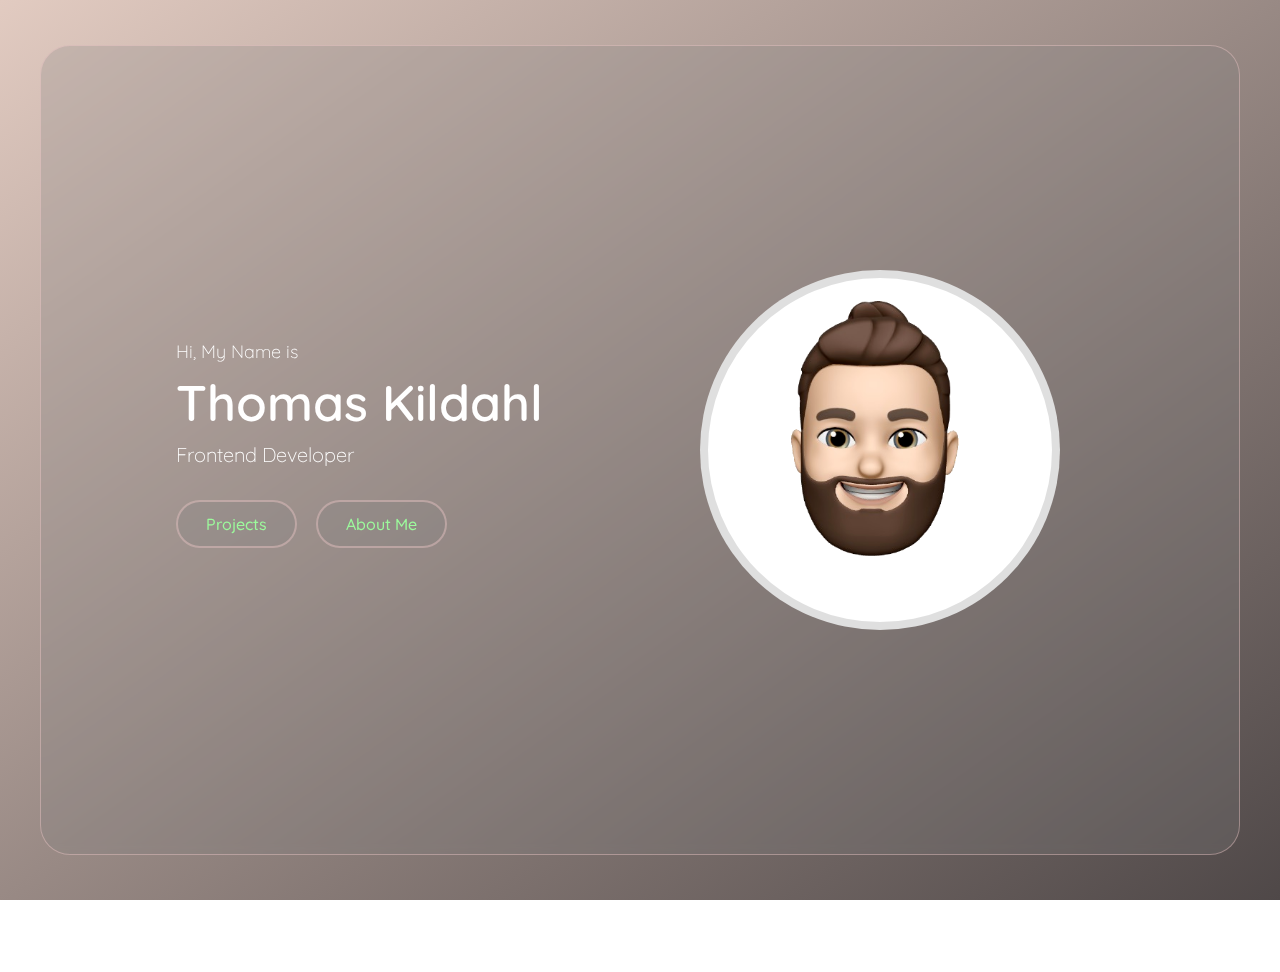
==== index.html @ a713e973 "added media, css folder with content, added homepage, added js folder" ====
<!DOCTYPE html>
<html lang="en">
<head>
    <meta charset="UTF-8">
    <meta http-equiv="X-UA-Compatible" content="IE=edge">
    <meta name="viewport" content="width=device-width, initial-scale=1.0">
    <link rel="stylesheet" href="/css/style.css">
    <title>Portfolio</title>
</head>
<body>

    <!-------homepage section----->
<div class="main">

  




    <!-------homepage section----->
        <section class="frontpage-section align-items-center">
            <div class="container">
                <div class="row align-items-center">
                    <div class="frontpage-text">
                        <p>Hi, My Name is</p>
                        <h1>Thomas Kildahl</h1>
                        <h2>Frontend developer</h2>
                        <a href="portofolio.html" class="btn">Projects</a>
                        <a href="about.html" class="btn">About Me</a>
                        
    
                    </div>
                    <div class="frontpage-img">
                      <div class="img-box">
                        <img src="media/imageProfile.png" alt="profile-img">
                      </div>
                    </div>
                 </div>
                
              </div>
              
          </section>
    
          <br>
          <br>
          <br>
    
</body>
</html>
---- css/style.css ----
/*Fonts*/
@import url('https://fonts.googleapis.com/css2?family=Quicksand:wght@400;500;600;700&display=swap');

/* Var*/
:root{
    --background-color:rgb(226, 203, 193);
    --dark-color:rgb(79, 72, 72);
    --green-color:rgb(156, 250, 156);
    --white-color:rgb(255, 255, 255);
    --purple-color:rgb(177, 158, 221);
    --backdrop-filter: blur(5px);
    --box-40: rgba(249, 207, 207, 0.4);
    --box-25: rgba(128, 127, 127, 0.25);


}


/*Global*/

*{
    box-sizing: border-box;
    padding: 0;
    margin: 0;
    outline: none;
}

::before,
::after{
    box-sizing: border-box;
}

body{
    min-height: 100vh;;
    background-image: linear-gradient(to bottom right, var(--background-color), var(--dark-color));
    background-attachment: fixed;
    font-size: 16px;
    font-family: 'Quicksand', sans-serif;
    font-weight: 300;
    color: var(--white-color);
    line-height: 1.5;
    overflow-x: hidden;
    -webkit-tap-highlight-color: transparent;
    padding: 5vh 15px;
}


a{
    text-decoration: none;
}

h1,h2{
    font-weight: 600;
}

h3,h4,h5,h6{
    font-weight: 500;
}

img{
    max-width: 100%;
    vertical-align: middle;
}

ul{
    list-style: none;
}

section{
    background-color: var(--box-25);
    border: 1px solid var(--box-40);
    min-height: 90vh;
    border-radius: 30px;
    backdrop-filter: var(--backdrop-filter);
}

.main{
    max-width: 1200px;
    margin: auto;
}

.container{
    padding: 0 40px;
    width: 100%;

}

.row{
    display: flex;
    flex-wrap: wrap;
}

.align-items-center{
    align-items: center;
}


.padding{
    padding: 80px 0;
}

/*section title*/

.section-title{
    padding: 0 15px;
    width: 100%;
    text-align: center;
    margin-bottom: 40px;
}

.section-title h2{
    font-size: 40px;
    text-transform: capitalize;

}

/*Buttons*/

.btn{
    line-height: 1.5;
    background-color: var(--box-25);
    border: 2px solid var(--box-40);
    padding: 10px 28px;
    display: inline-block;
    border-radius: 30px;
    color: var(--green-color);
    font-weight: 500;
    text-transform: capitalize;
    font-family: inherit;
    font-size: 16px;
    cursor: pointer;
    user-select: none;
    position: relative;
    overflow: hidden;
    vertical-align: middle;
    transition: color 0.3s ease;
}

.btn::before{
    content:'';
    position: absolute;
    left: 0;
    top: 0;
    height: 100%;
    width: 0%;
    background-color: var(--green-color);
    z-index: -1;
    transition: width 0.3s ease;

}

.btn:hover::before{
    width: 100%;

}

.btn:hover{
    color: var(--white-color);
}

/*home*/

.frontpage-section{
    display: flex;
    padding: 80px;
}


.frontpage-text,
.frontpage-img{
    width: 50%;
    padding: 15px;
}

.frontpage-text p{
    font-size: 18px;

}

.frontpage-text h1{
    font-size: 50px;
    text-transform: capitalize;

}

.frontpage-text h2{

    font-size: 20px;
    text-transform: capitalize;
    font-weight: 300;
    margin: 0 0 30px;
    
}

.frontpage-text .btn{
    margin: 0 15px 15px 0;
}
.frontpage-img .img-box{
    max-width: 360px;
    background-color: var(--white-color);
    border-radius: 50%;
    border: 8px solid var(--box-25);
    margin: auto;

}

.frontpage-img .img-box img{
    width: 100%;
    border-radius: 50%;
   
    
}
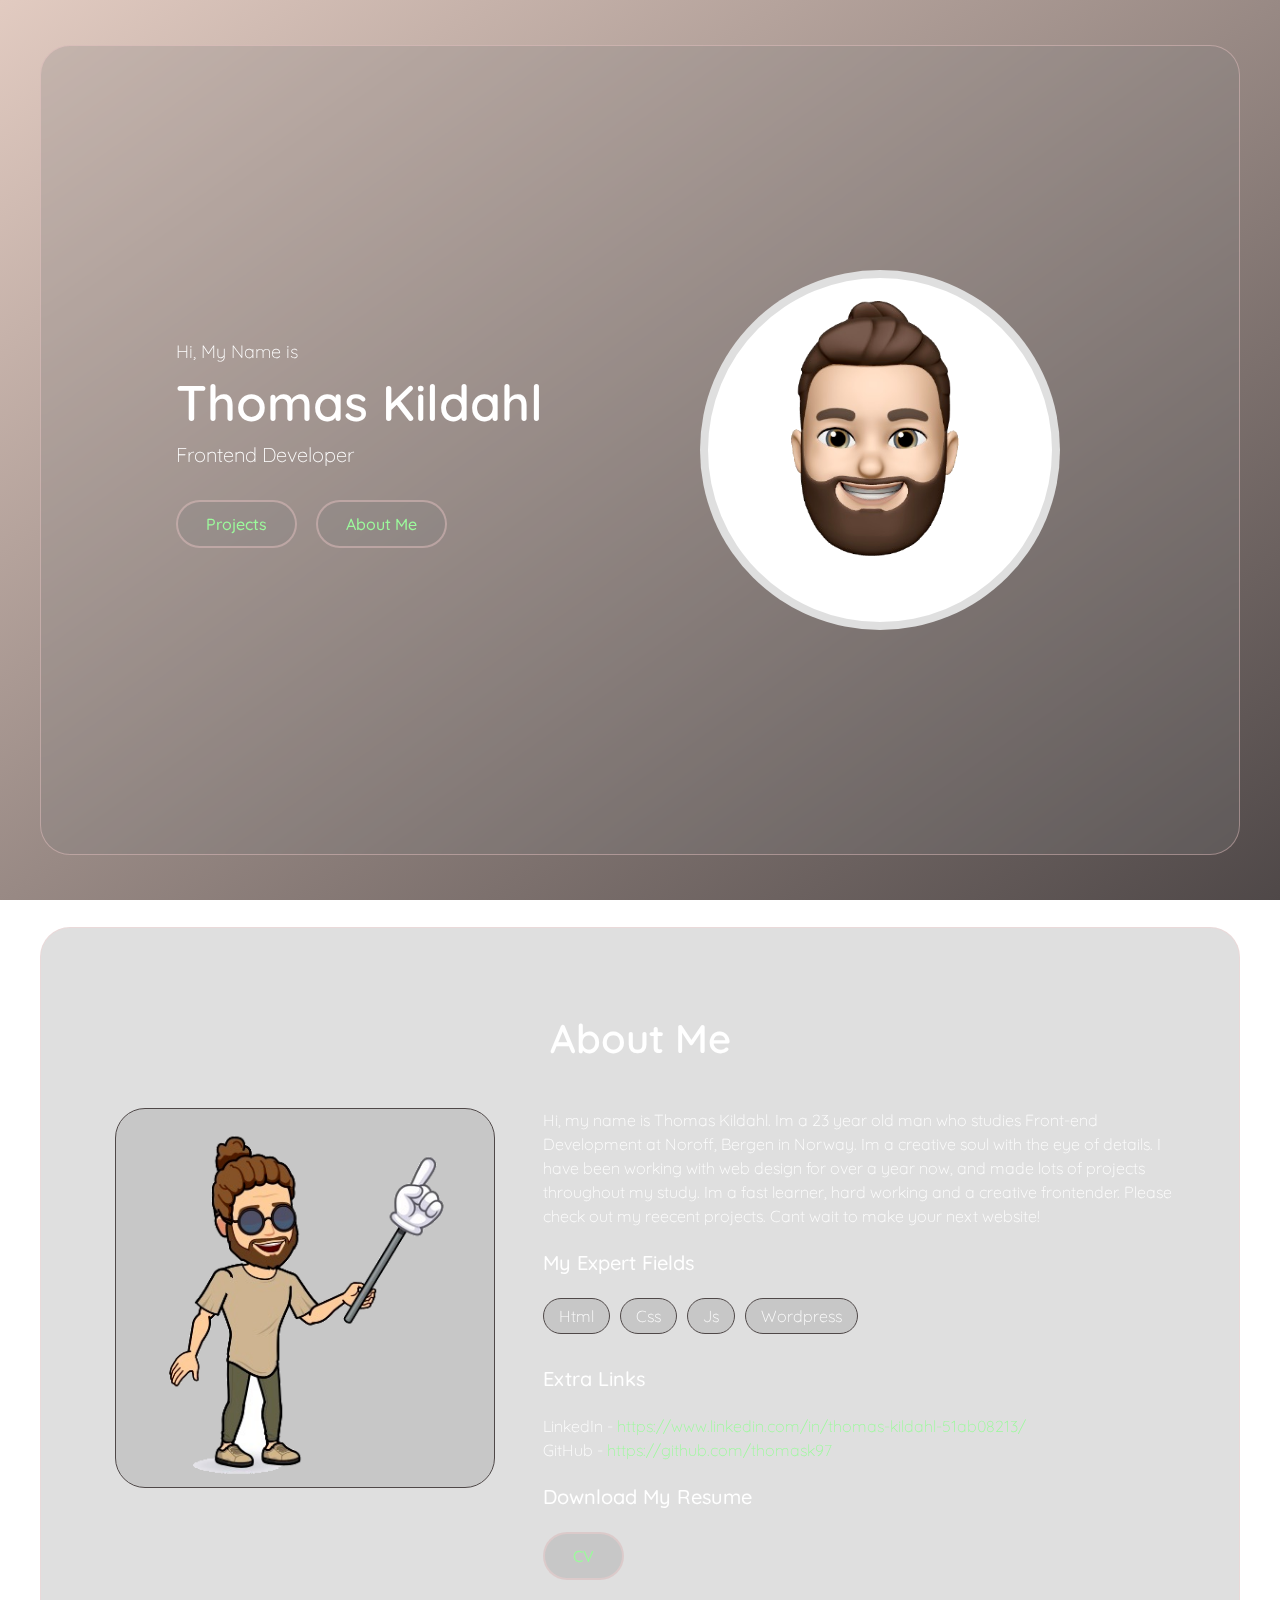
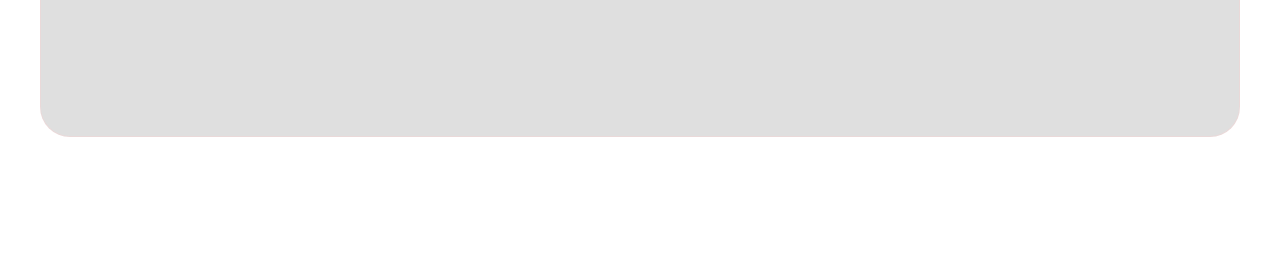
==== commit fea81cb8: "added about page and styled it" ====
--- a/index.html
+++ b/index.html
@@ -44,6 +44,72 @@
           <br>
           <br>
           <br>
+
+           <!------Aboutpage section---->
+
+   <section class="about-section padding">
+    <div class="container">
+ 
+        <div class="row">
+            <div class="section-title">
+                <h2>About Me</h2>
+            </div>
+            
+        </div>
+        <div class="row">
+            <div class="about-img">
+                <div class="img-box">
+                    <img src="/media/about-img.png" alt="aboutimg">
+                </div>
+                
+            </div>
+            <div class="about-text">
+                <p>Hi, my name is Thomas Kildahl. Im a 23 year old man who studies Front-end
+                 Development at Noroff, Bergen in Norway. Im a creative soul with the eye of details.
+                 I have been working with web design for over a year now, and made lots of projects throughout
+                 my study. Im a fast learner, hard working and a creative frontender. Please check out my 
+                 reecent projects. Cant wait to make your next website!</p>
+                    <h3>My Expert Fields</h3>
+                    <div class="hashtags">
+                        <div class="hashtags-item">Html</div>
+                        <div class="hashtags-item">Css</div>
+                        <div class="hashtags-item">Js</div>
+                        <div class="hashtags-item">Wordpress</div>
+                    </div>
+
+                    <h3>Extra Links</h3>
+
+                    <div class="general-info">
+                     <ul>
+                         <li>LinkedIn - <span><a href="https://www.linkedin.com/in/thomas-kildahl-51ab08213/" target="_blank">https://www.linkedin.com/in/thomas-kildahl-51ab08213/</a></span></li>
+                         <li>GitHub - <span><a href="https://github.com/ThomasK97" target="_blank">https://github.com/ThomasK97</a></span></li>
+                     </ul>
+                 </div>
+
+                    <h3>Download my Resume</h3>
+
+                    
+
+
+                    <a href="cv/Cv TK 2.docx.pdf" download="" class="btn">CV</a>
+
+                    
+                    
+            </div>
+        </div>
+    </div>
+</section>
+
+
+
+</div>
+
+<br>
+<br>
+<br>
+<br>
+
+
     
 </body>
 </html>--- a/css/style.css
+++ b/css/style.css
@@ -209,4 +209,55 @@
     border-radius: 50%;
    
     
-}+}
+
+
+/*About section*/
+
+.about-img{
+    width: 40%;
+    padding: 0 15px;
+}
+
+.about-text{
+    width: 60%;
+    padding: 0 15px;
+}
+
+.about-text .general-info li a{
+    text-transform: lowercase;
+    color: var(--green-color);
+}
+
+.about-img .img-box{
+    background-color: var(--box-25);
+    max-width: 380px;
+    border: 1px solid var(--dark-color);
+    margin: auto;
+    border-radius: 30px;
+}
+
+.about-img .img-box img{
+    width: 100%;
+}
+
+.about-text h3{
+    text-transform: capitalize;
+    font-size: 20px;
+    margin: 20px 0;
+}
+
+.about-text .hashtags{
+    display: flex;
+    flex-wrap: wrap;
+
+}
+
+.about-text .hashtags-item{
+    background-color: var(--box-25);
+    border: 1px solid var(--dark-color);
+    padding: 5px 15px;
+    text-transform: capitalize;
+    margin: 0 10px 10px 0;
+    border-radius: 20px;
+}
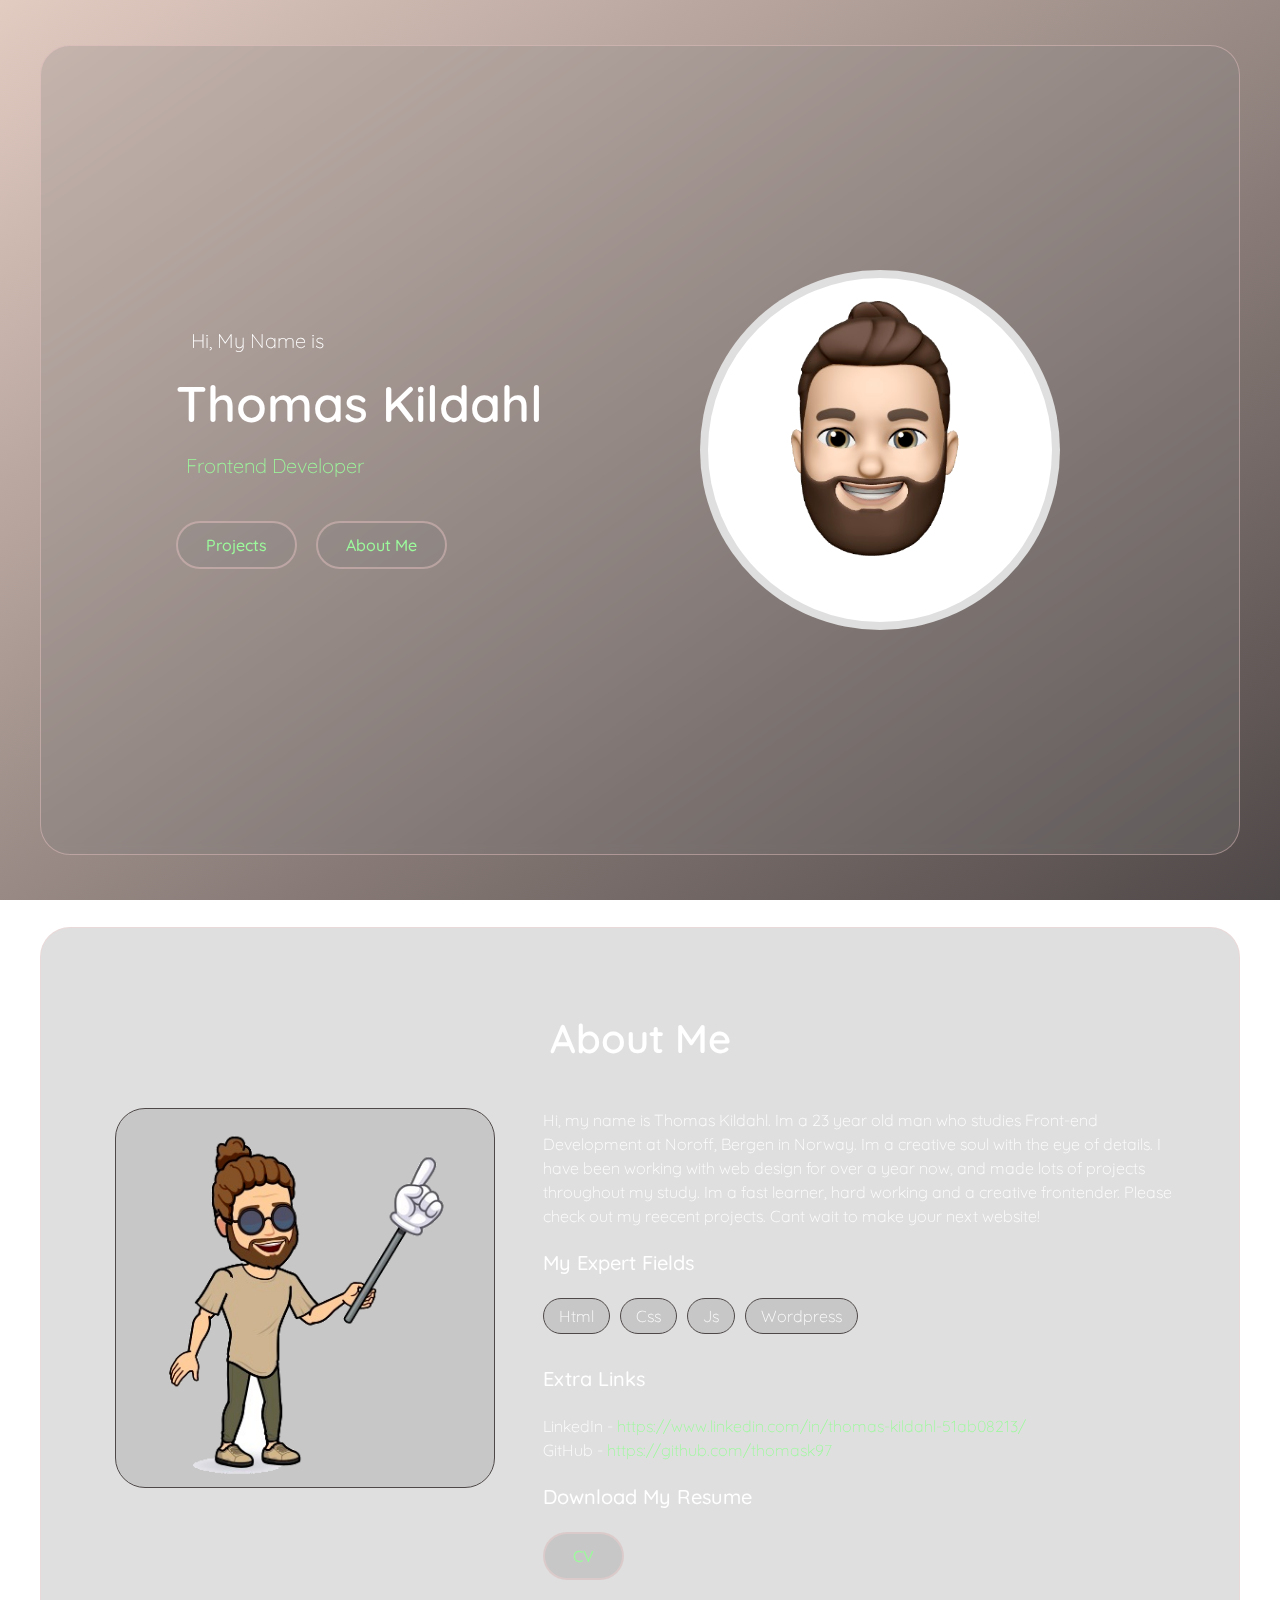
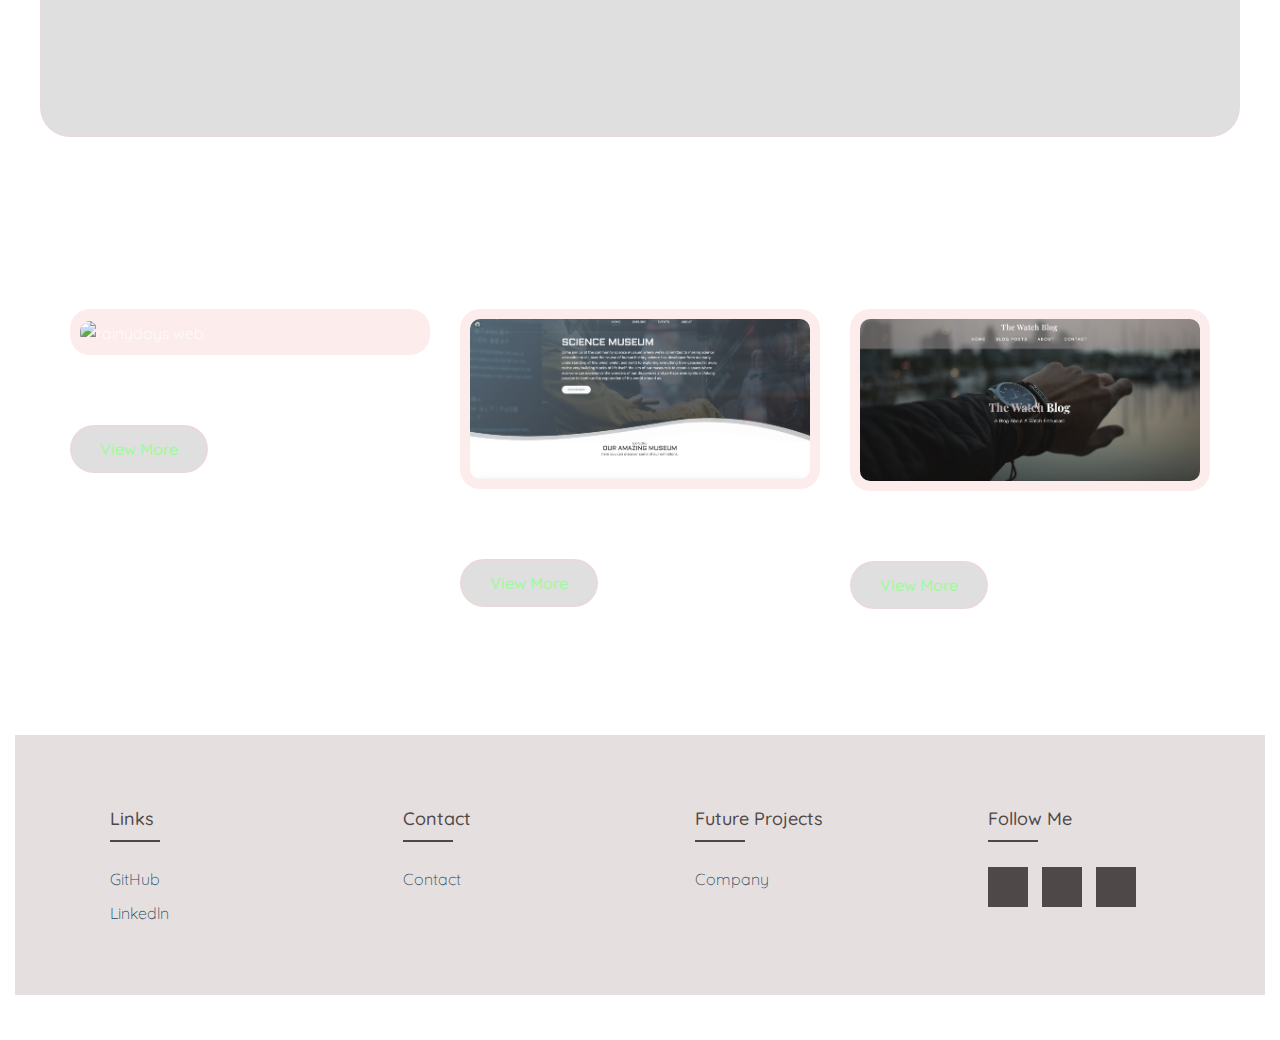
==== commit 368ad077: "added detail site" ====
--- a/index.html
+++ b/index.html
@@ -5,6 +5,7 @@
     <meta http-equiv="X-UA-Compatible" content="IE=edge">
     <meta name="viewport" content="width=device-width, initial-scale=1.0">
     <link rel="stylesheet" href="/css/style.css">
+    <link rel="stylesheet" href="https://cdnjs.cloudflare.com/ajax/libs/font-awesome/6.0.0-beta3/css/all.min.css" integrity="sha512-Fo3rlrZj/k7ujTnHg4CGR2D7kSs0v4LLanw2qksYuRlEzO+tcaEPQogQ0KaoGN26/zrn20ImR1DfuLWnOo7aBA==" crossorigin="anonymous" referrerpolicy="no-referrer" />
     <title>Portfolio</title>
 </head>
 <body>
@@ -25,8 +26,8 @@
                         <p>Hi, My Name is</p>
                         <h1>Thomas Kildahl</h1>
                         <h2>Frontend developer</h2>
-                        <a href="portofolio.html" class="btn">Projects</a>
-                        <a href="about.html" class="btn">About Me</a>
+                        <a href="#nav-projects" class="btn">Projects</a>
+                        <a href="#nav-about" class="btn">About Me</a>
                         
     
                     </div>
@@ -42,12 +43,17 @@
           </section>
     
           <br>
+          <h1 id="nav-about"></h1>
           <br>
+          
           <br>
 
            <!------Aboutpage section---->
+           
 
    <section class="about-section padding">
+       <h1 id="nav-about"></h1>
+       
     <div class="container">
  
         <div class="row">
@@ -98,6 +104,7 @@
             </div>
         </div>
     </div>
+
 </section>
 
 
@@ -105,11 +112,149 @@
 </div>
 
 <br>
-<br>
-<br>
-<br>
-
-
+
+<h1 id="nav-projects"></h1>
+<br>
+<br>
+
+
+
+<!---Portofolio Section--->
+
+ 
+<div class="container">
+    
+      
+    <div class="row">
+        <div class="section-title">
+        
+            <h2>Latest Projects</h2>
+        </div>
+    </div>
+    <div class="row">
+        <div class="portofolio-item">
+            <div class="portofolio-thumbnail">
+                <img src="media/rainydays.png" alt="rainydays web">
+            </div>
+            <h3 class="portofolio-title">Rainydays Website</h3>
+            <a href="firstProject-details.html" class="btn">View More</a>
+            <div class="portofolio-item-details">
+                <div class=" description">
+                    <p>Lorem ipsum dolor sit amet consectetur 
+                        adipisicing elit. Quos facilis animi ipsam 
+                        doloribus! Adipisci deleniti optio perspiciatis 
+                        vel? Eveniet velit beatae repudiandae. Consectetur, 
+                        aliquam! Assumenda ea ullam reiciendis dolorem illum!</p>
+                </div>
+                <div class="general-info">
+                    <ul>
+                        <li>Published - <span>8 Sep 2020</span></li>
+                        <li>Framework - <span>Html, Css and Js</span></li>
+                        <li>View online - <span><a href="#" target="_blank">https://app.netlify.com/sites/sharp-tesla-7e17e3/overview</a></span></li>
+                    </ul>
+                </div>
+            </div>
+        </div>
+        <div class="portofolio-item">
+            <div class="portofolio-thumbnail">
+                <img src="media/science-musuem.png" alt="science-musuem web">
+            </div>
+            <h3 class="portofolio-title">Science Museum Website</h3>
+            <a href="seccondPrjoject-details.html" class="btn">View More</a>
+            <div class="portofolio-item-details">
+                <div class=" description">
+                    <p>Lorem ipsum dolor sit amet consectetur 
+                        adipisicing elit. Quos facilis animi ipsam 
+                        doloribus! Adipisci deleniti optio perspiciatis 
+                        vel? Eveniet velit beatae repudiandae. Consectetur, 
+                        aliquam! Assumenda ea ullam reiciendis dolorem illum!</p>
+                </div>
+                <div class="general-info">
+                    <ul>
+                        <li>Published - <span>20 Dec 2020</span></li>
+                        <li>Framework - <span>Html, Css and Js</span></li>
+                        <li>View online - <span><a href="#" target="_blank">https://objective-hopper-5838af.netlify.app</a></span></li>
+                    </ul>
+                </div>
+            </div>
+        </div>
+        <div class="portofolio-item">
+            <div class="portofolio-thumbnail">
+                <img src="media/watch-blog.png" alt="watchblog web">
+            </div>
+            <h3 class="portofolio-title">Watch Blog Website</h3>
+            <a href="thirdProject-details.html" class="btn">View More</a>
+            <div class="portofolio-item-details">
+                <div class=" description">
+                    <p>Lorem ipsum dolor sit amet consectetur 
+                        adipisicing elit. Quos facilis animi ipsam 
+                        doloribus! Adipisci deleniti optio perspiciatis 
+                        vel? Eveniet velit beatae repudiandae. Consectetur, 
+                        aliquam! Assumenda ea ullam reiciendis dolorem illum!</p>
+                </div>
+                <div class="general-info">
+                    <ul>
+                        <li>Published - <span>30 May 2021</span></li>
+                        <li>Framework - <span>Html, Css and Js</span></li>
+                        <li>View online - <span><a href="#" target="_blank">https://kind-joliot-95acfb.netlify.app</a></span></li>
+                    </ul>
+                </div>
+            </div>
+        </div>
+        
+    </div>
+</div>
+
+
+
+<!---portofolio Section end--->
+
+
+<br>
+<br>
+<br>
+<br>
+
+
+<!---footer---->
+
+<footer class="footer">
+    <div class="footer-container">
+        <div class="row">
+            <div class="footer-col">
+                <h4>Links</h4>
+                <ul>
+                    <li><a href="#">GitHub</a></li>
+                    <li><a href="#">Linkedln</a></li>
+                    
+                </ul>
+            </div>
+            <div class="footer-col">
+                <h4>Contact</h4>
+                <ul>
+                    <li><a href="#">Contact</a></li>
+                    <li><a href="#"></a></li>
+                </ul>
+            </div>
+            <div class="footer-col">
+                <h4>Future Projects</h4>
+                <ul>
+                    <li><a href="#">Company</a></li>
+                    <li><a href="#"></a></li>
+                </ul>
+            </div>
+            <div class="footer-col">
+                <h4>Follow Me</h4>
+                <div class= "social-links">
+                    <a href="#"><i class="fab fa-facebook-f"></i></a>
+                    <a href="#"><i class="fab fa-instagram"></i></a>
+                    <a href="#"><i class="fab fa-linkedin-in"></i></a>
+                    
+                </div>
+            </div>
+        </div>
+    </div>
+</footer>
     
 </body>
 </html>--- a/css/style.css
+++ b/css/style.css
@@ -23,6 +23,7 @@
     padding: 0;
     margin: 0;
     outline: none;
+    scroll-behavior: smooth;
 }
 
 ::before,
@@ -42,6 +43,7 @@
     overflow-x: hidden;
     -webkit-tap-highlight-color: transparent;
     padding: 5vh 15px;
+    
 }
 
 
@@ -261,3 +263,386 @@
     margin: 0 10px 10px 0;
     border-radius: 20px;
 }
+
+
+/*Portofolio*/
+
+.portofolio-section{
+    padding-bottom: 50px;
+}
+
+.portofolio-item{
+    width: calc((100% / 3) - 30px);
+    margin: 0 15px 30px;
+}
+
+.portofolio-thumbnail{
+    padding: 10px;
+    background-color: var(--box-40);
+    border-radius: 20px;
+}
+
+.portofolio-thumbnail img{
+    width: 100%;
+    border-radius: 10px;
+}
+
+.portofolio-item h3{
+    font-size: 20px;
+    text-transform: capitalize;
+    margin: 20px 0;
+}
+
+.portofolio-item-details{
+    display: none;
+}
+
+/*footer*/
+
+.footer-container{
+    max-width: 1170px;
+    margin: auto;
+    
+    
+
+
+}
+.row{
+    display: flex;
+    flex-wrap: wrap;
+    
+}
+
+.footer{
+    background-color: rgb(230, 223, 223);
+    padding: 70px 0;
+    padding-left: 80px;
+
+    
+    
+  
+}
+
+.footer-col{
+    width: 25%;
+    padding: 0 15px;
+   
+    
+}
+
+.footer-col h4{
+    font-size: 18px;
+    color: var(--dark-color);
+    text-transform: capitalize;
+    margin-bottom: 35px;
+    position: relative;
+    
+}
+
+.footer-col h4::before{
+    content: '';
+    position: absolute;
+    left: 0;
+    bottom: -10px;
+    background-color: var(--dark-color);
+    height: 2px;
+    box-sizing: border-box;
+    width: 50px;
+    
+}
+
+.footer-col ul li:not(:last-child){
+    margin-bottom: 10px;
+    
+}
+
+.footer-col ul li a{
+    font-size: 16px;
+    text-transform: capitalize;
+    color: rgb(29, 73, 94);
+    text-decoration: none;
+    font-weight: 300;
+    display: block;
+    transition: all 0.3s ease;
+}
+.footer-col ul li a:hover{
+
+    padding-left: 10px;
+}
+
+.footer-col .social-links a{
+    display: inline-block;
+    height: 40px;
+    width: 40px;
+    background-color: var(--dark-color);
+    margin: 0 10px 10px 0;
+    text-align: center;
+    line-height: 40px;
+    color: rgb(230, 223, 223);
+    transition: all 0.5s ease;
+}
+
+.footer-col .social-links a:hover{
+   color: var(--green-color);
+
+}
+/*portofolio specific*/
+
+.portofolio-specific{
+    position: fixed;
+    left: 0;
+    top: 0;
+    height: 100%;
+    width: 100%;
+    z-index: 200;
+    overflow-y: auto;
+}
+
+.pp-inner{
+    min-width: 100vh;
+    padding: 40px 15px;
+    display: flex;
+    align-items: center;
+    justify-content: center;
+}
+
+.pp-content{
+    background-color: var(--box-40);
+    padding: 30px;
+    border-radius: 30px;
+    max-width: 900px;
+    width: 100%;
+}
+
+.pp-header{
+    position: relative;
+}
+
+.pp-header .btn{
+    height: 40px;
+    width: 40px;
+    padding: 0;
+    display: flex;
+    align-items: center;
+    justify-content: center;
+    position: absolute;
+    right: -40px;
+    top: -40px;
+}
+
+.pp-thumbnail img{
+    border-radius: 10px;
+}
+
+.pp-header h3{
+    font-size: 25px;
+    text-transform: capitalize;
+    margin: 20px 0 15px;
+
+}
+
+.pp-body .description{
+    margin-bottom: 20px;
+}
+
+.pp-body .general-info li{
+    margin-bottom: 10px;
+    font-weight: 500;
+    text-transform: capitalize;
+
+}
+.pp-body .general-info li span{
+    font-weight: 400;
+}
+.pp-body .general-info li a{
+    text-transform: lowercase;
+    color: var(--green-color);
+}
+
+
+.frontpage-section h2{
+    padding: 10px;
+    color: var(--green-color);
+}
+
+.frontpage-section h3{
+    padding: 10px 15px;
+    font-size: 30px;
+    
+    
+}
+
+.frontpage-section p{
+    padding: 10px 15px;
+    font-size: 20px;
+    
+    
+
+}
+.frontpage-section li{
+    background-color: var(--dark-color);
+    padding: 10px;
+    max-width: 900px;
+    width: 100%;
+}
+
+
+/*mediaqueries*/
+
+@media(max-width:991px){
+
+    .container{
+        padding: 0;
+    }
+
+    .frontpage-text,
+    .frontpage-img{
+        width: 100%;
+    }
+
+    .frontpage-text{
+        text-align: center;
+    }
+
+    .frontpage-img{
+        order: -1;
+    }
+
+    .frontpage-img .img-box{
+        max-width: 300px;
+    }
+
+    .frontpage-text .btn{
+        margin: 0 7px 15px;
+    }
+    .frontpage-section .btn{
+        font-size: 30px;
+    }
+
+    .portofolio-item{
+        width: calc(50% - 30px);
+    }
+    .frontpage-section h2{
+    padding: 10px;
+    color: var(--green-color);
+    text-align: center;
+}
+
+.frontpage-section h3{ 
+    padding: 10px 15px;
+    font-size: 30px;
+    text-align: center;
+    
+}
+
+.frontpage-section li p{
+    text-align: center;
+}
+
+
+
+    
+
+}
+
+@media(max-width:767px){
+    .about-img,
+    .about-text{
+        width: 100%;
+    }
+    .about-text{
+        margin-top: 30px;
+    }
+
+    .frontpage-section .btn{
+        font-size: 20px;
+    }
+
+    .portofolio-item{
+        width: calc(100% - 30px);
+    }
+    .pp-inner{
+        padding: 30px 15px;
+    }
+
+    .footer-col{
+        width: 50%;
+        margin-bottom: 30px;
+    }
+    
+
+
+
+
+    
+
+    
+}
+
+@media(max-width:575px){
+
+    .section-title h2{
+        font-size: 35px;
+    }
+
+    .frontpage-text h1{
+        font-size: 30px;
+    }
+
+    .frontpage-text h2{
+        font-size: 18px;
+    }
+
+    .frontpage-section .btn{
+        font-size: 10px;
+    }
+    .frontpage-section .btn{
+        font-size: 25px;
+    }
+
+    .pp-header h3{
+        font-size: 20px;
+    }
+    .footer-col{
+        width: 100%;
+    }
+    
+    
+
+    
+}
+@media(max-width:414px){
+    .pp-inner{
+        min-width: 20vh;
+        padding: 40px 15px;
+        display: flex;
+        align-items: center;
+        justify-content: center;
+    }
+
+}
+
+
+@media(max-width:375px){
+    .pp-inner{
+        min-width: 50vh;
+        padding: 40px 15px;
+        display: flex;
+        align-items: center;
+        justify-content: center;
+    }
+
+    
+    
+
+}
+
+
+
+
+
+
+
+
+
+
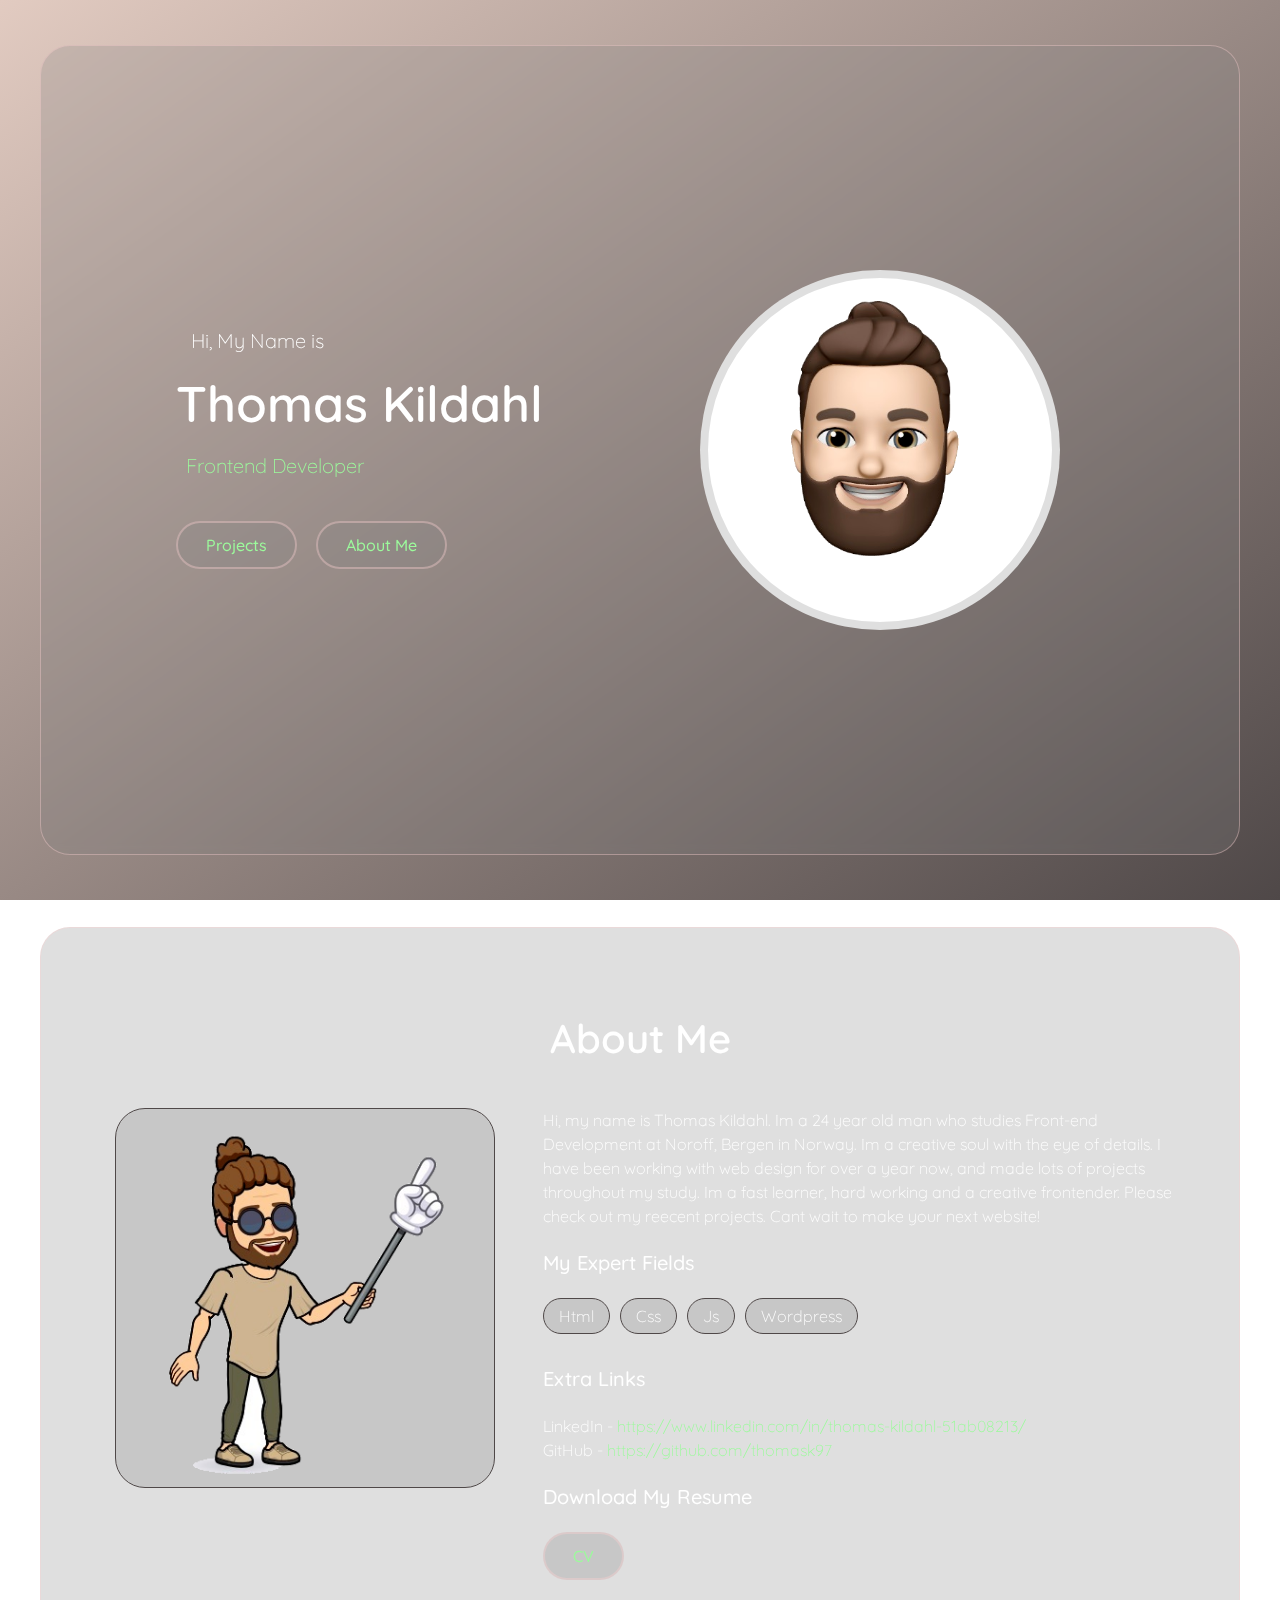
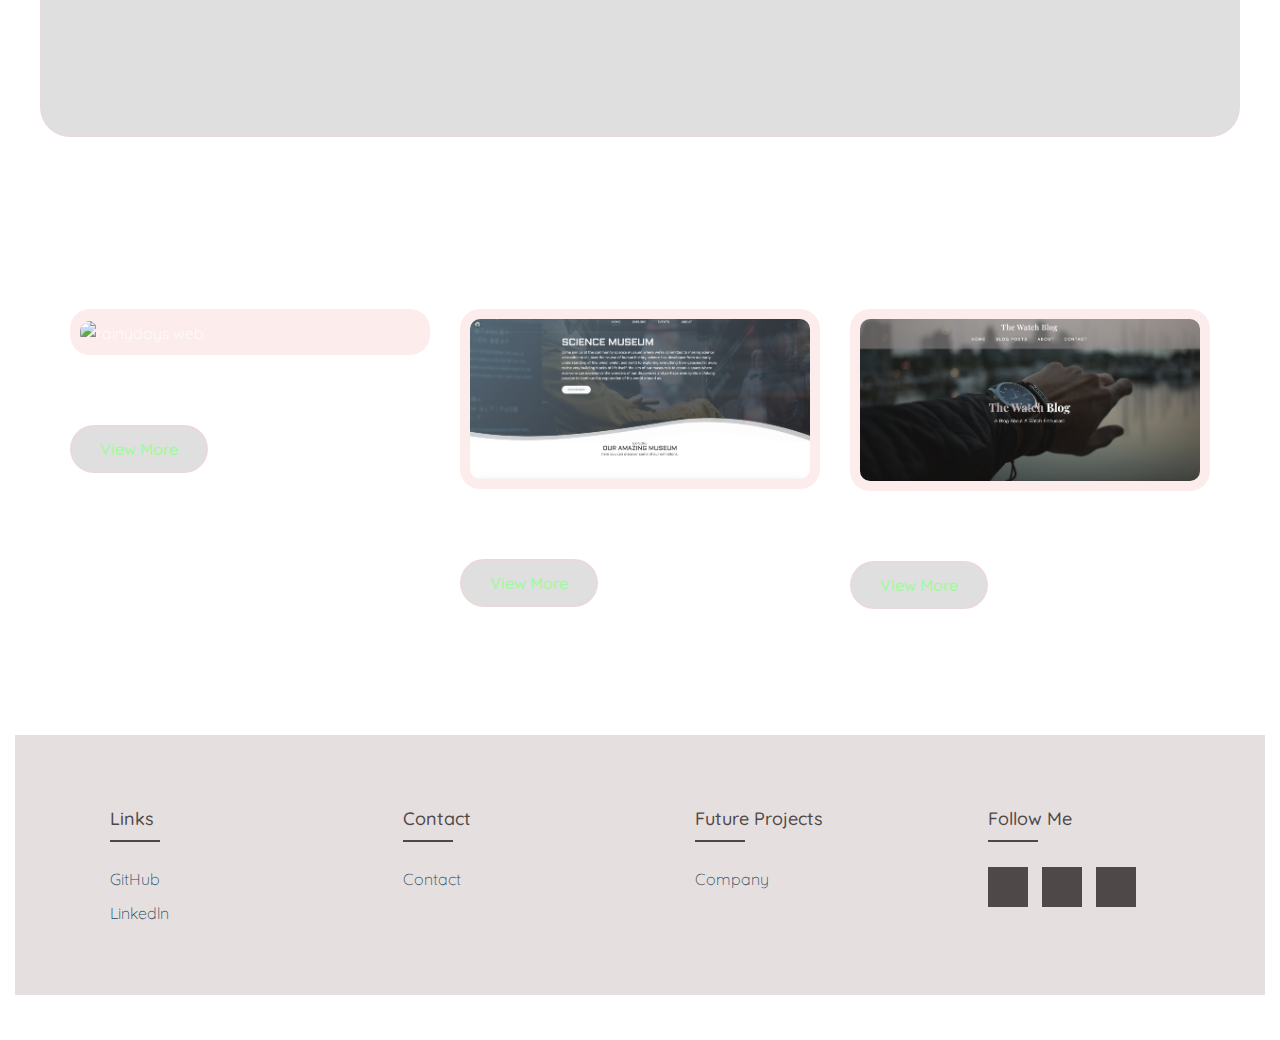
==== commit f77cc935: "Update index.html" ====
--- a/index.html
+++ b/index.html
@@ -11,6 +11,8 @@
 <body>
 
     <!-------homepage section----->
+    
+    
 <div class="main">
 
   
@@ -70,7 +72,7 @@
                 
             </div>
             <div class="about-text">
-                <p>Hi, my name is Thomas Kildahl. Im a 23 year old man who studies Front-end
+                <p>Hi, my name is Thomas Kildahl. Im a 24 year old man who studies Front-end
                  Development at Noroff, Bergen in Norway. Im a creative soul with the eye of details.
                  I have been working with web design for over a year now, and made lots of projects throughout
                  my study. Im a fast learner, hard working and a creative frontender. Please check out my 
@@ -224,8 +226,8 @@
             <div class="footer-col">
                 <h4>Links</h4>
                 <ul>
-                    <li><a href="#">GitHub</a></li>
-                    <li><a href="#">Linkedln</a></li>
+                    <li><a href="https://github.com/ThomasK97">GitHub</a></li>
+                    <li><a href="https://www.linkedin.com/in/thomas-kildahl-51ab08213/">Linkedln</a></li>
                     
                 </ul>
             </div>
@@ -246,9 +248,9 @@
             <div class="footer-col">
                 <h4>Follow Me</h4>
                 <div class= "social-links">
-                    <a href="#"><i class="fab fa-facebook-f"></i></a>
-                    <a href="#"><i class="fab fa-instagram"></i></a>
-                    <a href="#"><i class="fab fa-linkedin-in"></i></a>
+                    <a href="https://www.facebook.com/thomas.kildahl"><i class="fab fa-facebook-f"></i></a>
+                    <a href="https://www.instagram.com/thomas_kildahl97/"><i class="fab fa-instagram"></i></a>
+                    <a href="https://www.linkedin.com/in/thomas-kildahl-51ab08213/"><i class="fab fa-linkedin-in"></i></a>
                     
                 </div>
             </div>
--- a/css/style.css
+++ b/css/style.css
@@ -44,6 +44,7 @@
     -webkit-tap-highlight-color: transparent;
     padding: 5vh 15px;
     
+    
 }
 
 
@@ -74,6 +75,7 @@
     min-height: 90vh;
     border-radius: 30px;
     backdrop-filter: var(--backdrop-filter);
+    
 }
 
 .main{
@@ -165,6 +167,8 @@
 .frontpage-section{
     display: flex;
     padding: 80px;
+   
+    
 }
 
 
@@ -317,6 +321,7 @@
     background-color: rgb(230, 223, 223);
     padding: 70px 0;
     padding-left: 80px;
+  
 
     
     
